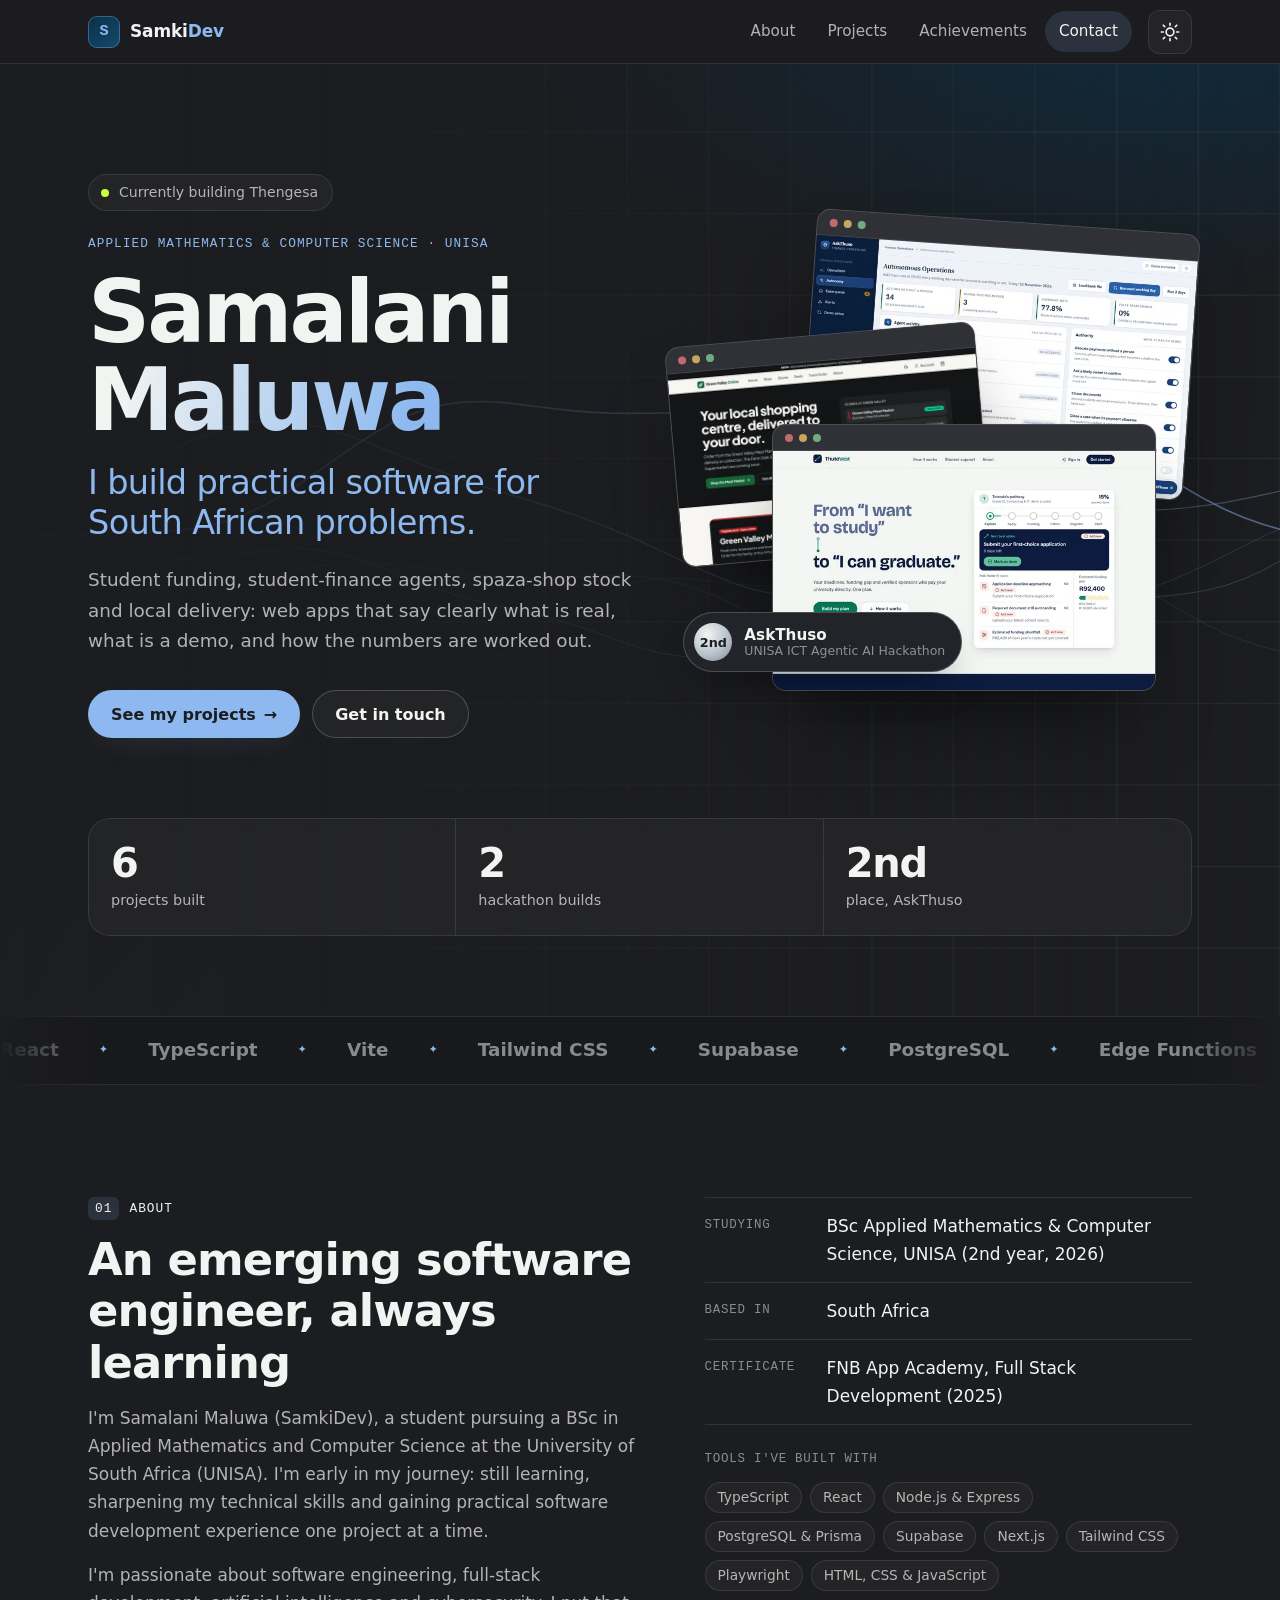
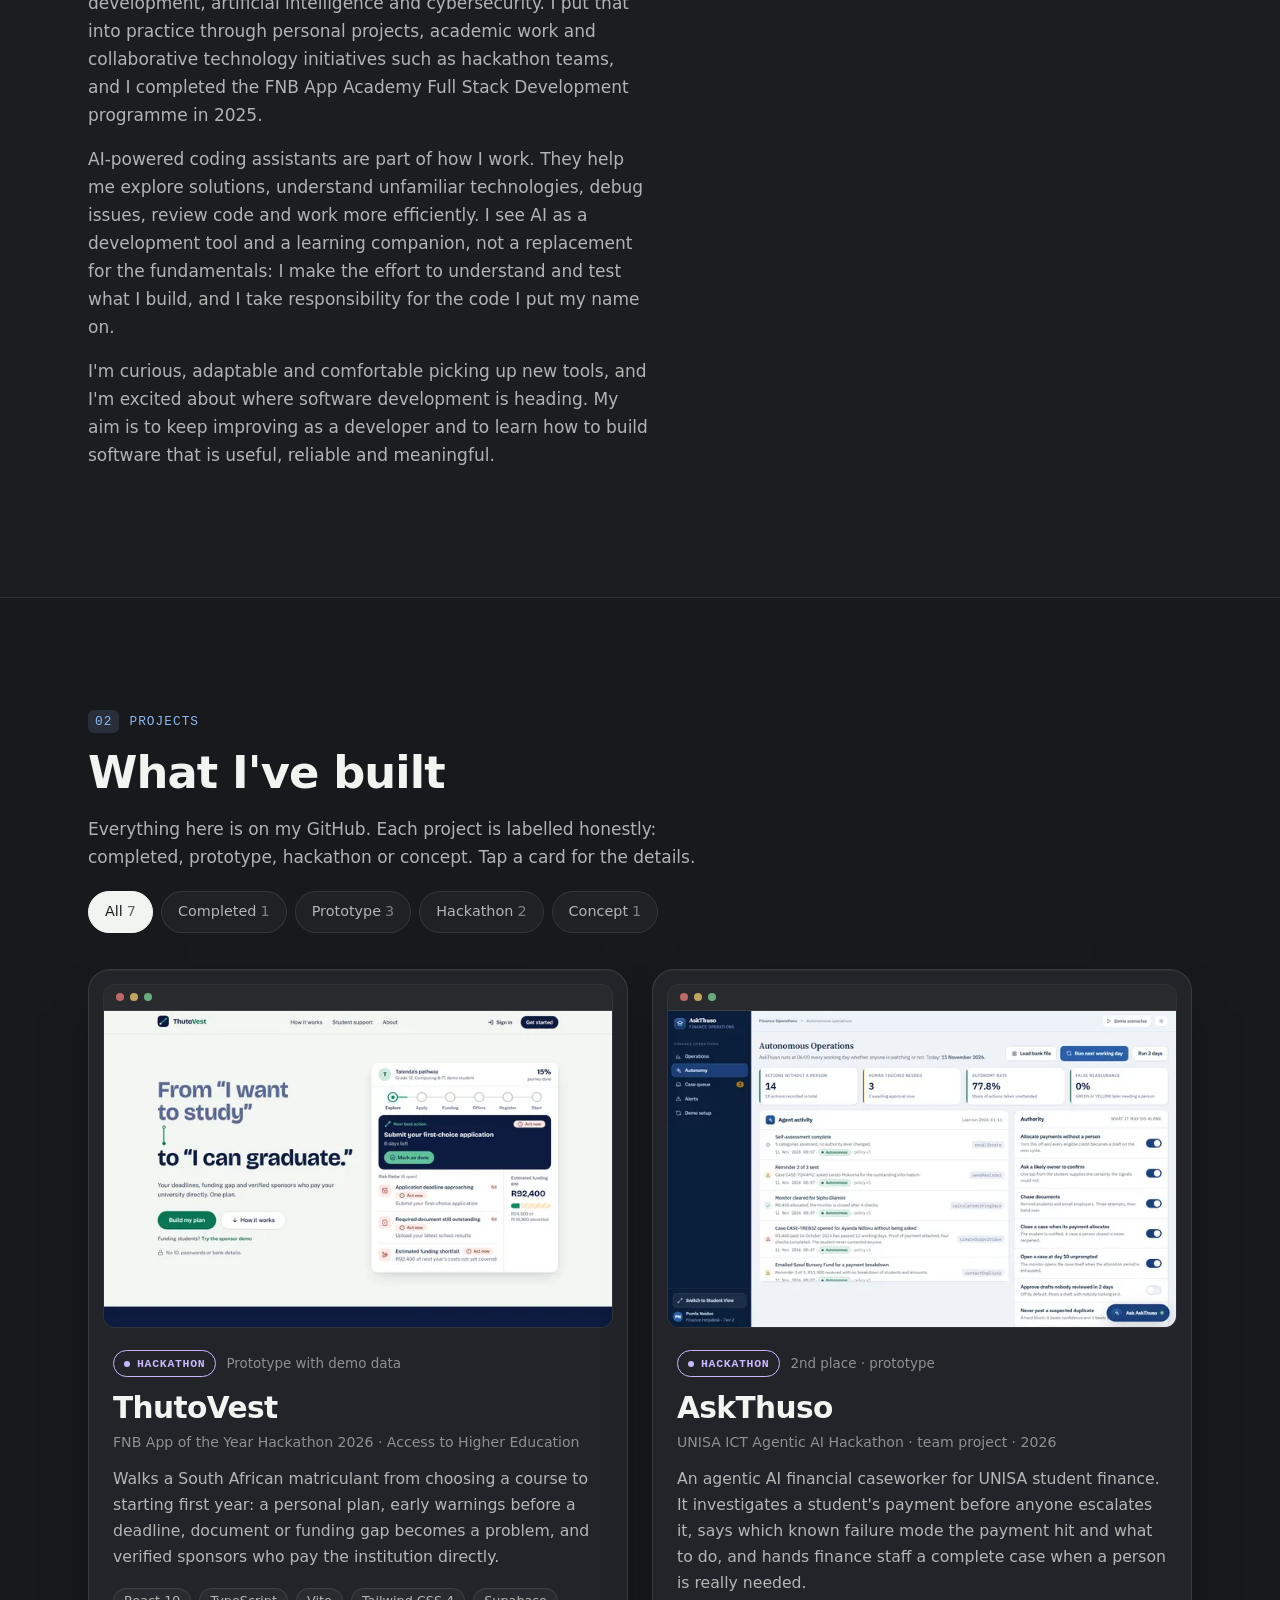
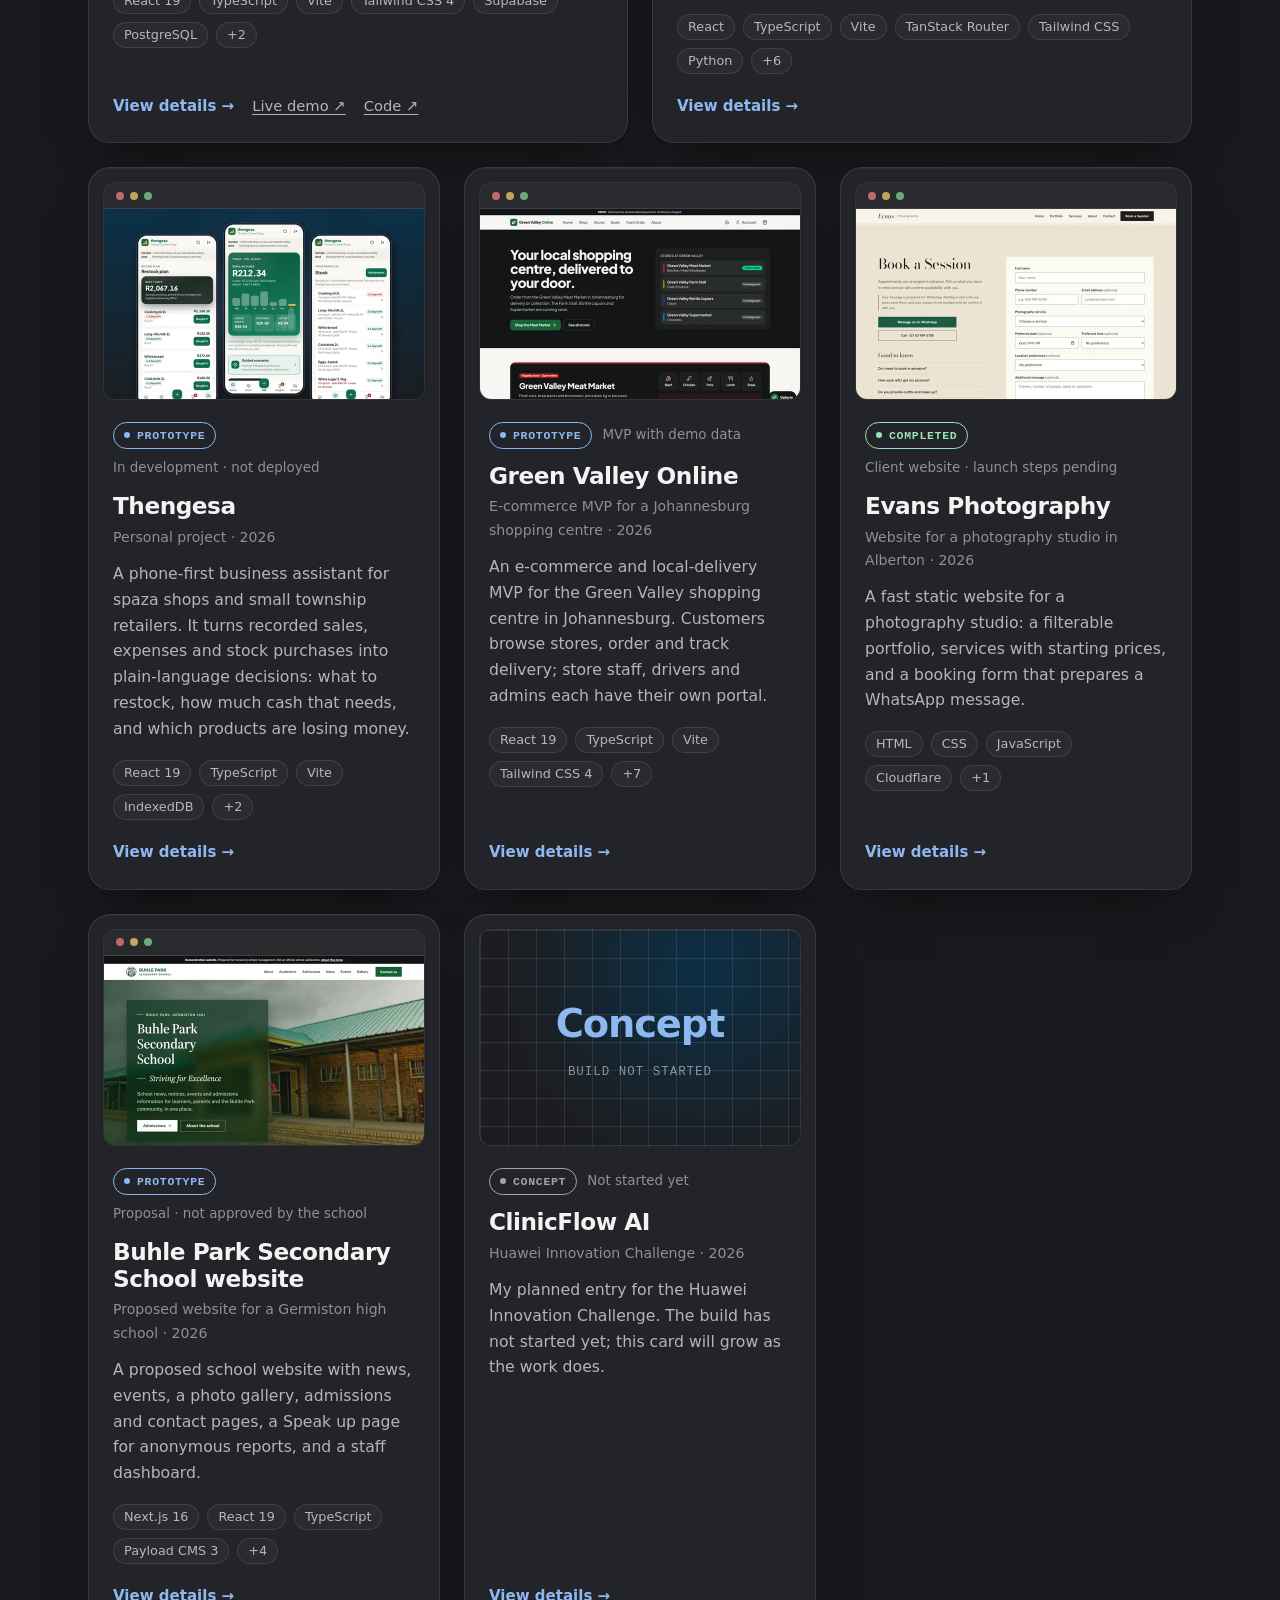
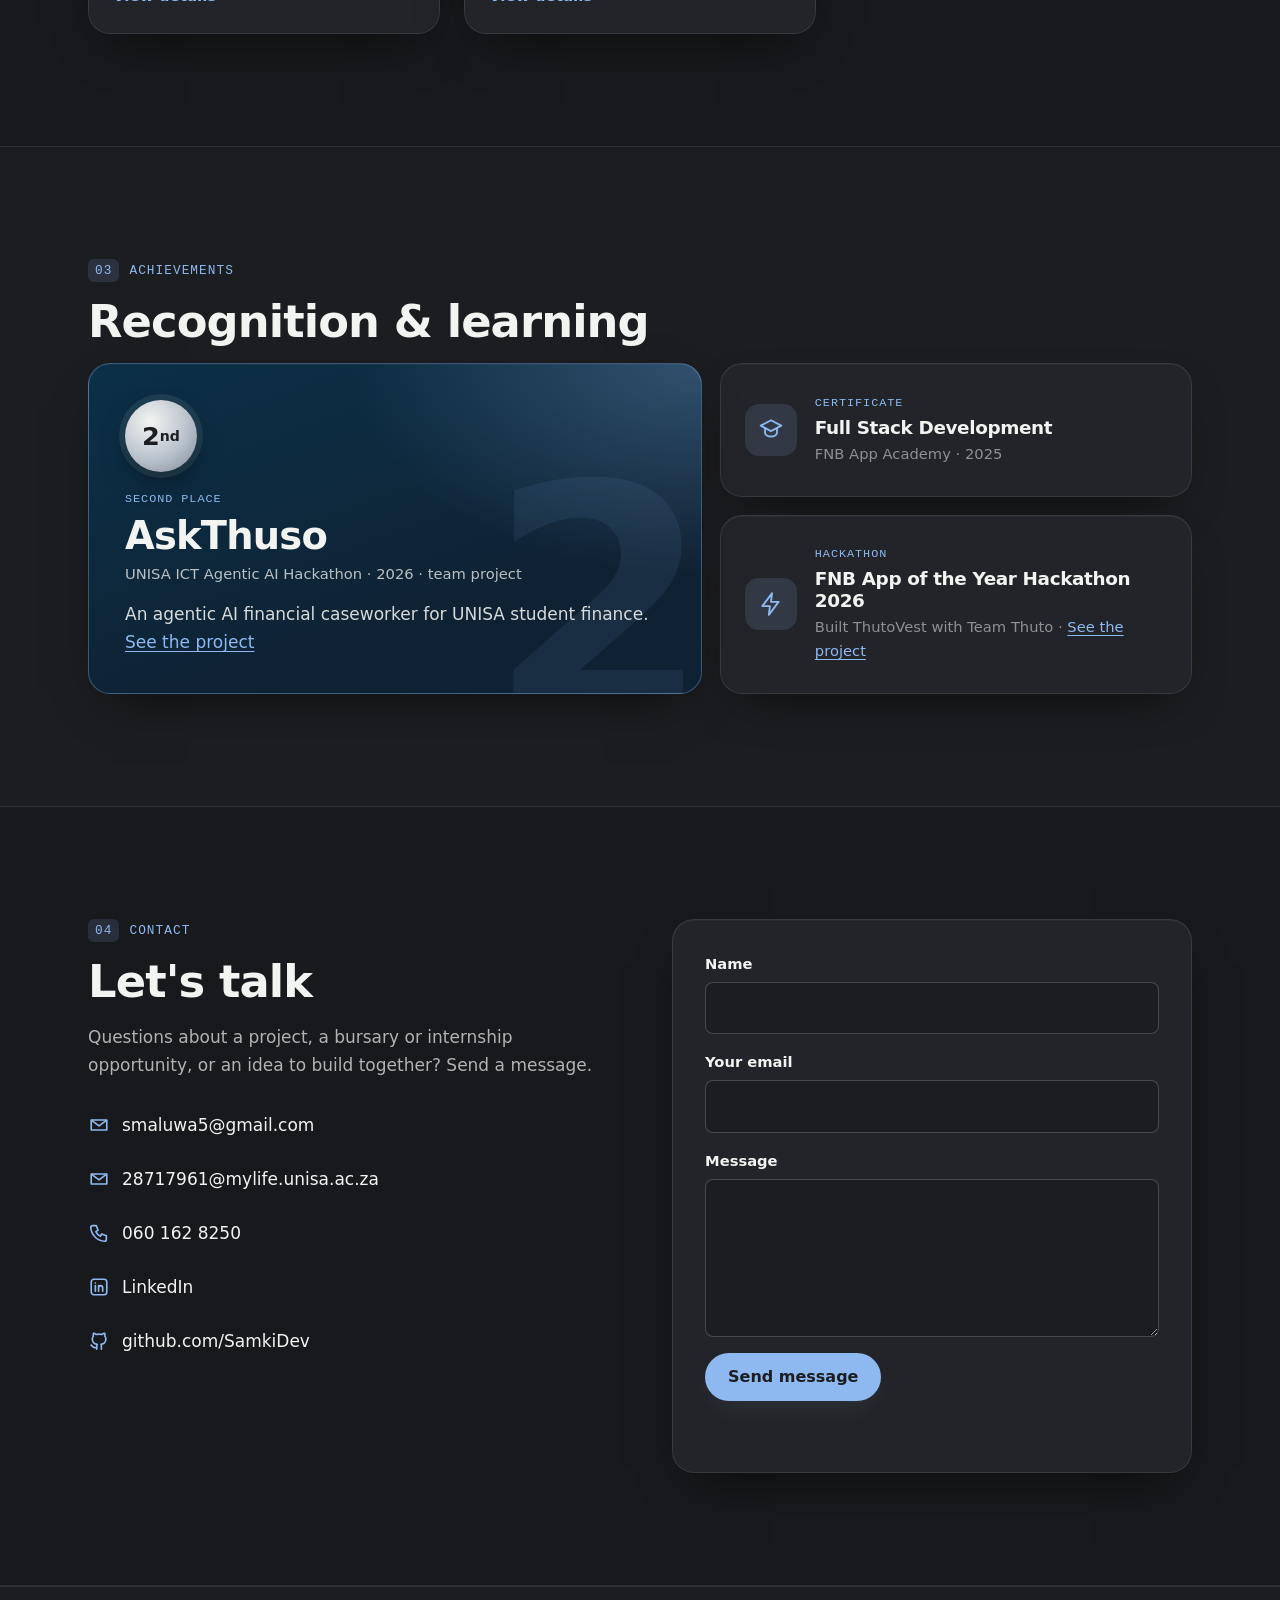
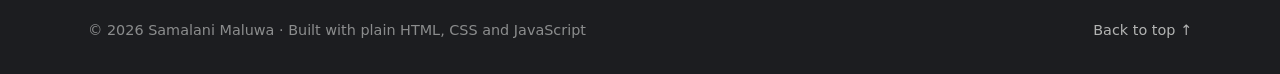
==== index.html @ d9c9f96f "Portfolio site: projects, achievements, contact and SEO" ====
<!doctype html>
<html lang="en-ZA" data-theme="dark">
<head>
  <meta charset="utf-8">
  <meta name="viewport" content="width=device-width, initial-scale=1">
  <title>Samalani Maluwa (SamkiDev) · Developer</title>
  <meta name="description" content="Samalani Maluwa (SamkiDev): Applied Mathematics and Computer Science student at UNISA, South Africa, building practical web apps for student funding, small shops and local delivery.">
  <meta name="author" content="Samalani Maluwa">
  <link rel="canonical" href="https://samkidev.github.io/">

  <meta property="og:type" content="website">
  <meta property="og:site_name" content="SamkiDev">
  <meta property="og:title" content="Samalani Maluwa (SamkiDev) · Developer">
  <meta property="og:description" content="Applied Mathematics and Computer Science student at UNISA building practical web apps for South African problems.">
  <meta property="og:url" content="https://samkidev.github.io/">
  <meta property="og:image" content="https://samkidev.github.io/assets/og-image.png">
  <meta property="og:image:width" content="1200">
  <meta property="og:image:height" content="630">
  <meta property="og:image:alt" content="Samalani Maluwa, SamkiDev: developer portfolio">
  <meta property="og:locale" content="en_ZA">
  <meta name="twitter:card" content="summary_large_image">

  <meta name="theme-color" content="#1C1D20" media="(prefers-color-scheme: dark)">
  <meta name="theme-color" content="#F2F4F1" media="(prefers-color-scheme: light)">
  <meta name="color-scheme" content="dark light">
  <link rel="icon" href="assets/favicon.svg" type="image/svg+xml">

  <!-- Apply the saved theme before the page paints (dark is the default). -->
  <script>
    (function () {
      try {
        var t = localStorage.getItem("theme");
        if (t === "light" || t === "dark") document.documentElement.setAttribute("data-theme", t);
      } catch (e) {}
    })();
  </script>
  <link rel="stylesheet" href="css/styles.css">

  <script type="application/ld+json">
  {
    "@context": "https://schema.org",
    "@type": "Person",
    "name": "Samalani Maluwa",
    "alternateName": "SamkiDev",
    "url": "https://samkidev.github.io/",
    "sameAs": ["https://github.com/SamkiDev"],
    "affiliation": { "@type": "CollegeOrUniversity", "name": "University of South Africa (UNISA)" },
    "address": { "@type": "PostalAddress", "addressCountry": "ZA" }
  }
  </script>
</head>
<body>
  <a class="skip-link" href="#main">Skip to content</a>

  <header class="site-header" id="top">
    <div class="container header-inner">
      <a class="brand" href="#top" aria-label="SamkiDev, back to top">
        <span class="brand-mark" aria-hidden="true">S</span>
        <span class="brand-text">Samki<span>Dev</span></span>
      </a>

      <nav class="site-nav" aria-label="Main">
        <ul class="nav-list" id="nav-list">
          <li><a href="#about">About</a></li>
          <li><a href="#projects">Projects</a></li>
          <li><a href="#achievements">Achievements</a></li>
          <li><a href="#contact">Contact</a></li>
        </ul>
      </nav>

      <div class="header-actions">
        <button class="icon-btn theme-toggle" type="button" id="theme-toggle" aria-label="Switch to light theme">
          <svg class="icon icon-sun" viewBox="0 0 24 24" aria-hidden="true"><circle cx="12" cy="12" r="4.2"/><path d="M12 2.5v2.2M12 19.3v2.2M4.6 4.6l1.6 1.6M17.8 17.8l1.6 1.6M2.5 12h2.2M19.3 12h2.2M4.6 19.4l1.6-1.6M17.8 6.2l1.6-1.6"/></svg>
          <svg class="icon icon-moon" viewBox="0 0 24 24" aria-hidden="true"><path d="M20 14.6A8.2 8.2 0 0 1 9.4 4a8.2 8.2 0 1 0 10.6 10.6Z"/></svg>
        </button>
        <button class="icon-btn menu-toggle" type="button" id="menu-toggle" aria-expanded="false" aria-controls="nav-list" aria-label="Open menu">
          <svg class="icon" viewBox="0 0 24 24" aria-hidden="true"><path class="menu-line menu-line-1" d="M4 8h16"/><path class="menu-line menu-line-2" d="M4 16h16"/></svg>
        </button>
      </div>
    </div>
  </header>

  <main id="main">
    <!-- Hero -->
    <section class="hero" aria-labelledby="hero-title">
      <div class="hero-visual" id="hero-visual" aria-hidden="true"></div>
      <div class="container hero-grid">
        <div class="hero-copy">
          <p class="live-status" id="live-status" hidden>
            <span class="live-dot" aria-hidden="true"></span>
            <span id="live-status-text"></span>
          </p>
          <p class="eyebrow">Applied Mathematics &amp; Computer Science · UNISA</p>
          <h1 class="hero-title" id="hero-title">
            Samalani <span class="hero-title-accent">Maluwa</span>
            <span class="hero-sub">I build practical software for South African problems.</span>
          </h1>
          <p class="hero-lead">
            Student funding, student-finance agents, spaza-shop stock and local delivery: web apps that say
            clearly what is real, what is a demo, and how the numbers are worked out.
          </p>
          <div class="hero-actions">
            <a class="btn btn-primary" href="#projects">See my projects <span aria-hidden="true">→</span></a>
            <a class="btn btn-ghost" href="#contact">Get in touch</a>
          </div>
        </div>

        <div class="hero-showcase" id="hero-showcase" aria-hidden="true">
          <figure class="shot shot-back">
            <div class="shot-bar"><i></i><i></i><i></i></div>
            <img src="assets/projects/askthuso-sm.webp" alt="" width="640" height="400" decoding="async">
          </figure>
          <figure class="shot shot-mid">
            <div class="shot-bar"><i></i><i></i><i></i></div>
            <img src="assets/projects/green-valley-online-sm.webp" alt="" width="640" height="400" decoding="async">
          </figure>
          <figure class="shot shot-front">
            <div class="shot-bar"><i></i><i></i><i></i></div>
            <img src="assets/projects/thutovest-sm.webp" alt="" width="640" height="400" decoding="async" fetchpriority="high">
          </figure>
          <span class="shot-badge">
            <span class="shot-badge-medal">2nd</span>
            <span>AskThuso<small>UNISA ICT Agentic AI Hackathon</small></span>
          </span>
        </div>
      </div>

      <div class="container">
        <ul class="stats" id="stats" aria-label="At a glance"></ul>
      </div>
    </section>

    <div class="marquee" aria-hidden="true">
      <div class="marquee-track" id="marquee-track"></div>
    </div>

    <!-- About -->
    <section class="section" id="about" aria-labelledby="about-title">
      <div class="container about-grid">
        <figure class="about-photo" id="about-photo" hidden>
          <img id="about-photo-img" alt="Samalani Maluwa" width="480" height="600" decoding="async">
        </figure>

        <div class="about-text">
          <p class="section-kicker"><span>01</span>About</p>
          <h2 class="section-title" id="about-title">An emerging software engineer, always learning</h2>
          <p>
            I'm Samalani Maluwa (SamkiDev), a student pursuing a BSc in Applied Mathematics and Computer Science
            at the University of South Africa (UNISA). I'm early in my journey: still learning, sharpening my
            technical skills and gaining practical software development experience one project at a time.
          </p>
          <p>
            I'm passionate about software engineering, full-stack development, artificial intelligence and
            cybersecurity. I put that into practice through personal projects, academic work and collaborative
            technology initiatives such as hackathon teams, and I completed the FNB App Academy Full Stack
            Development programme in 2025.
          </p>
          <p>
            AI-powered coding assistants are part of how I work. They help me explore solutions, understand
            unfamiliar technologies, debug issues, review code and work more efficiently. I see AI as a
            development tool and a learning companion, not a replacement for the fundamentals: I make the effort
            to understand and test what I build, and I take responsibility for the code I put my name on.
          </p>
          <p>
            I'm curious, adaptable and comfortable picking up new tools, and I'm excited about where software
            development is heading. My aim is to keep improving as a developer and to learn how to build software
            that is useful, reliable and meaningful.
          </p>
        </div>

        <div class="about-facts">
          <dl class="facts">
            <div><dt>Studying</dt><dd>BSc Applied Mathematics &amp; Computer Science, UNISA (2nd year, 2026)</dd></div>
            <div><dt>Based in</dt><dd>South Africa</dd></div>
            <div><dt>Certificate</dt><dd>FNB App Academy, Full Stack Development (2025)</dd></div>
          </dl>
          <p class="facts-label">Tools I've built with</p>
          <ul class="chips" aria-label="Tools I've built with">
            <li>TypeScript</li><li>React</li><li>Node.js &amp; Express</li><li>PostgreSQL &amp; Prisma</li>
            <li>Supabase</li><li>Next.js</li><li>Tailwind CSS</li><li>Playwright</li><li>HTML, CSS &amp; JavaScript</li>
          </ul>
        </div>
      </div>
    </section>

    <!-- Projects -->
    <section class="section section-alt" id="projects" aria-labelledby="projects-title">
      <div class="container">
        <div class="section-head">
          <div>
            <p class="section-kicker"><span>02</span>Projects</p>
            <h2 class="section-title" id="projects-title">What I've built</h2>
            <p class="section-lead">Everything here is on my GitHub. Each project is labelled honestly: completed, prototype, hackathon or concept. Tap a card for the details.</p>
          </div>
          <div class="filters" role="group" aria-label="Filter projects by status" id="project-filters"></div>
        </div>

        <ul class="project-grid" id="project-grid" aria-live="polite"></ul>

        <noscript>
          <p class="noscript-note">The project list needs JavaScript. You can also browse my work on
            <a href="https://github.com/SamkiDev">GitHub</a>.</p>
        </noscript>
      </div>
    </section>

    <!-- Achievements -->
    <section class="section" id="achievements" aria-labelledby="achievements-title">
      <div class="container">
        <p class="section-kicker"><span>03</span>Achievements</p>
        <h2 class="section-title" id="achievements-title">Recognition &amp; learning</h2>

        <ul class="achievements">
          <li class="achievement achievement-award">
            <span class="medal" aria-hidden="true">2<sup>nd</sup></span>
            <div>
              <p class="achievement-kicker">Second place</p>
              <h3>AskThuso</h3>
              <p class="achievement-meta">UNISA ICT Agentic AI Hackathon · 2026 · team project</p>
              <p class="achievement-text">An agentic AI financial caseworker for UNISA student finance.
                <a href="#project-askthuso" data-open-project="askthuso">See the project</a></p>
            </div>
          </li>
          <li class="achievement">
            <span class="achievement-badge" aria-hidden="true">
              <svg viewBox="0 0 24 24"><path d="M12 3 2.5 8 12 13l9.5-5L12 3Z"/><path d="M6.5 10.2v4.6c0 1.6 2.5 3.2 5.5 3.2s5.5-1.6 5.5-3.2v-4.6"/></svg>
            </span>
            <div>
              <p class="achievement-kicker">Certificate</p>
              <h3>Full Stack Development</h3>
              <p class="achievement-meta">FNB App Academy · 2025</p>
            </div>
          </li>
          <li class="achievement">
            <span class="achievement-badge" aria-hidden="true">
              <svg viewBox="0 0 24 24"><path d="M13 2 4 14h7l-1 8 9-12h-7l1-8Z"/></svg>
            </span>
            <div>
              <p class="achievement-kicker">Hackathon</p>
              <h3>FNB App of the Year Hackathon 2026</h3>
              <p class="achievement-meta">Built ThutoVest with Team Thuto ·
                <a href="#project-thutovest" data-open-project="thutovest">See the project</a></p>
            </div>
          </li>
        </ul>
      </div>
    </section>

    <!-- Contact -->
    <section class="section section-alt" id="contact" aria-labelledby="contact-title">
      <div class="container contact-grid">
        <div>
          <p class="section-kicker"><span>04</span>Contact</p>
          <h2 class="section-title" id="contact-title">Let's talk</h2>
          <p class="section-lead">Questions about a project, a bursary or internship opportunity, or an idea to build together? Send a message.</p>
          <ul class="contact-links" id="contact-links"></ul>
        </div>

        <form class="contact-form" id="contact-form" novalidate>
          <div class="field">
            <label for="cf-name">Name</label>
            <input id="cf-name" name="name" type="text" autocomplete="name" required maxlength="100">
          </div>
          <div class="field">
            <label for="cf-email">Your email</label>
            <input id="cf-email" name="email" type="email" autocomplete="email" required maxlength="200">
          </div>
          <div class="field">
            <label for="cf-message">Message</label>
            <textarea id="cf-message" name="message" rows="5" required maxlength="4000"></textarea>
          </div>
          <!-- Spam trap: people never see or fill this. -->
          <div class="hp" aria-hidden="true">
            <label for="cf-company">Company</label>
            <input id="cf-company" name="_gotcha" type="text" tabindex="-1" autocomplete="off">
          </div>
          <button class="btn btn-primary" type="submit" id="cf-submit">Send message</button>
          <p class="form-status" id="form-status" role="status" aria-live="polite"></p>
        </form>
      </div>
    </section>
  </main>

  <footer class="site-footer">
    <div class="container footer-inner">
      <p>© <span id="year">2026</span> Samalani Maluwa · Built with plain HTML, CSS and JavaScript</p>
      <a href="#top" class="footer-top">Back to top ↑</a>
    </div>
  </footer>

  <!-- Project details -->
  <dialog class="modal" id="project-modal" aria-labelledby="modal-title">
    <div class="modal-inner">
      <button class="icon-btn modal-close" type="button" id="modal-close" aria-label="Close project details">
        <svg class="icon" viewBox="0 0 24 24" aria-hidden="true"><path d="M6 6l12 12M18 6 6 18"/></svg>
      </button>
      <div id="modal-body"></div>
    </div>
  </dialog>

  <script src="js/config.js"></script>
  <script src="js/projects.js"></script>
  <script src="js/visuals.js"></script>
  <script src="js/main.js"></script>
</body>
</html>
---- css/styles.css ----
/* =========================================================================
   Palette (from the reference video)
   ========================================================================= */
:root {
  --c-graphite: #1C1D20;       /* Deep Graphite: dark background */
  --c-midnight-teal: #0B3048;  /* Deep Midnight Teal: depth, light-theme ink accent */
  --c-cloud: #F2F4F1;          /* Soft Cloud White: dark-theme text, light background */
  --c-powder: #8DB9F0;         /* Powder Blue: main accent */
  --c-lime: #C6FF3D;           /* Neon Lime: tiny "live" accent only */

  /* Also in the video, not used on this site:
     Sunshine Yellow #FFC928, Warm Sunset Peach #F5B69E, Soft Lavender White #E9E8F8 */

  /* Type, spacing, shape */
  --font-sans: "Segoe UI Variable Text", "Segoe UI", system-ui, -apple-system, BlinkMacSystemFont, "Helvetica Neue", Arial, sans-serif;
  --font-display: "Segoe UI Variable Display", "Segoe UI", system-ui, -apple-system, BlinkMacSystemFont, "Helvetica Neue", Arial, sans-serif;
  --font-mono: ui-monospace, "Cascadia Code", "SF Mono", Menlo, Consolas, monospace;
  --radius-sm: 8px;
  --radius: 14px;
  --radius-lg: 22px;
  --gutter: 16px;
  --container: 1160px;
  --header-h: 64px;
  --ease: cubic-bezier(.2, .7, .2, 1);
}

/* Dark theme (default) */
:root,
[data-theme="dark"] {
  color-scheme: dark;
  --bg: var(--c-graphite);
  --bg-alt: #18191C;
  --bg-raised: #232429;
  --surface: rgba(242, 244, 241, 0.035);
  --surface-hover: rgba(242, 244, 241, 0.06);
  --border: rgba(242, 244, 241, 0.10);
  --border-strong: rgba(242, 244, 241, 0.20);
  --text: var(--c-cloud);
  --text-muted: rgba(242, 244, 241, 0.70);
  --text-faint: rgba(242, 244, 241, 0.52);
  --accent: var(--c-powder);
  --accent-text: var(--c-powder);
  --accent-soft: rgba(141, 185, 240, 0.14);
  --btn-bg: var(--c-powder);
  --btn-text: var(--c-graphite);
  --glow-1: rgba(11, 48, 72, 0.95);
  --glow-2: rgba(141, 185, 240, 0.16);
  --header-bg: rgba(28, 29, 32, 0.72);
  --shadow: 0 1px 0 rgba(242, 244, 241, 0.04) inset, 0 20px 50px -24px rgba(0, 0, 0, 0.7);
  --status-completed: #9BE3B4;
  --status-prototype: var(--c-powder);
  --status-hackathon: #C9B8FF;
  --status-concept: rgba(242, 244, 241, 0.62);
}

/* Light theme */
[data-theme="light"] {
  color-scheme: light;
  --bg: var(--c-cloud);
  --bg-alt: #E9ECE8;
  --bg-raised: #FFFFFF;
  --surface: rgba(255, 255, 255, 0.7);
  --surface-hover: #FFFFFF;
  --border: rgba(11, 48, 72, 0.12);
  --border-strong: rgba(11, 48, 72, 0.24);
  --text: var(--c-graphite);
  --text-muted: rgba(28, 29, 32, 0.74);
  --text-faint: rgba(28, 29, 32, 0.70);
  --accent: var(--c-powder);
  --accent-text: #1D5C93;
  --accent-soft: rgba(141, 185, 240, 0.28);
  --btn-bg: var(--c-midnight-teal);
  --btn-text: var(--c-cloud);
  --glow-1: rgba(141, 185, 240, 0.42);
  --glow-2: rgba(11, 48, 72, 0.08);
  --header-bg: rgba(242, 244, 241, 0.78);
  --shadow: 0 1px 2px rgba(11, 48, 72, 0.06), 0 18px 40px -26px rgba(11, 48, 72, 0.35);
  --status-completed: #1F7A45;
  --status-prototype: #1D5C93;
  --status-hackathon: #6242C2;
  --status-concept: rgba(28, 29, 32, 0.66);
}

/* =========================================================================
   Base
   ========================================================================= */
*, *::before, *::after { box-sizing: border-box; }

html {
  -webkit-text-size-adjust: 100%;
  scroll-behavior: smooth;
  scroll-padding-top: calc(var(--header-h) + 12px);
}

body {
  margin: 0;
  background: var(--bg);
  color: var(--text);
  font-family: var(--font-sans);
  font-size: 1.0625rem;
  line-height: 1.65;
  text-rendering: optimizeLegibility;
  -webkit-font-smoothing: antialiased;
  overflow-x: clip;
  transition: background-color .3s var(--ease), color .3s var(--ease);
}

img, svg { display: block; max-width: 100%; }
a { color: var(--accent-text); text-underline-offset: 3px; }
a:hover { text-decoration-thickness: 2px; }
p { margin: 0 0 1rem; }
h1, h2, h3 { font-family: var(--font-display); line-height: 1.15; margin: 0; letter-spacing: -0.02em; }
ul { margin: 0; padding: 0; }
[hidden] { display: none !important; }

:focus-visible {
  outline: 2px solid var(--accent-text);
  outline-offset: 3px;
  border-radius: 6px;
}

.container {
  width: 100%;
  max-width: var(--container);
  margin-inline: auto;
  padding-inline: var(--gutter);
}
@media (min-width: 640px) { :root { --gutter: 28px; } }

.skip-link {
  position: absolute;
  left: 12px;
  top: -60px;
  z-index: 100;
  padding: 10px 16px;
  border-radius: var(--radius-sm);
  background: var(--btn-bg);
  color: var(--btn-text);
  font-weight: 600;
  text-decoration: none;
  transition: top .2s var(--ease);
}
.skip-link:focus { top: 12px; }

.icon { width: 22px; height: 22px; fill: none; stroke: currentColor; stroke-width: 1.8; stroke-linecap: round; stroke-linejoin: round; }

/* =========================================================================
   Header and navigation
   ========================================================================= */
.site-header {
  position: sticky;
  top: 0;
  z-index: 50;
  height: var(--header-h);
  background: var(--header-bg);
  -webkit-backdrop-filter: saturate(160%) blur(14px);
  backdrop-filter: saturate(160%) blur(14px);
  border-bottom: 1px solid var(--border);
}
.header-inner { height: 100%; display: flex; align-items: center; gap: 16px; }

.brand { display: inline-flex; align-items: center; gap: 10px; color: var(--text); text-decoration: none; font-weight: 700; letter-spacing: -0.01em; }
.brand-mark {
  display: grid; place-items: center;
  width: 32px; height: 32px; border-radius: 9px;
  background: linear-gradient(140deg, var(--c-midnight-teal), #134a6c);
  color: var(--c-powder);
  font-family: var(--font-mono); font-size: 0.95rem;
  box-shadow: inset 0 0 0 1px rgba(141, 185, 240, 0.35);
}
.brand-text span { color: var(--accent-text); }

.site-nav { margin-left: auto; }
.nav-list { list-style: none; display: flex; gap: 4px; }
.nav-list a {
  display: block; padding: 8px 14px; border-radius: 999px;
  color: var(--text-muted); text-decoration: none; font-size: 0.95rem; font-weight: 500;
  transition: color .2s, background-color .2s;
}
.nav-list a:hover { color: var(--text); background: var(--surface-hover); }
.nav-list a[aria-current="true"] { color: var(--text); background: var(--accent-soft); }

.header-actions { display: flex; align-items: center; gap: 6px; }
.icon-btn {
  display: inline-grid; place-items: center;
  width: 44px; height: 44px; padding: 0;
  border: 1px solid var(--border); border-radius: 12px;
  background: var(--surface); color: var(--text);
  cursor: pointer; transition: background-color .2s, border-color .2s, transform .2s var(--ease);
}
.icon-btn:hover { background: var(--surface-hover); border-color: var(--border-strong); }
.icon-btn:active { transform: scale(.96); }

.theme-toggle .icon-moon { display: none; }
[data-theme="light"] .theme-toggle .icon-sun { display: none; }
[data-theme="light"] .theme-toggle .icon-moon { display: block; }

.menu-toggle { display: none; }
.menu-line { transition: transform .25s var(--ease); transform-origin: 12px 12px; }
.menu-toggle[aria-expanded="true"] .menu-line-1 { transform: translateY(4px) rotate(45deg); }
.menu-toggle[aria-expanded="true"] .menu-line-2 { transform: translateY(-4px) rotate(-45deg); }

@media (max-width: 760px) {
  .menu-toggle { display: inline-grid; }
  .header-actions { margin-left: auto; }
  .site-nav { margin-left: 0; }
  .nav-list {
    position: fixed; left: 0; right: 0; top: var(--header-h);
    flex-direction: column; gap: 2px;
    padding: 12px var(--gutter) 20px;
    background: var(--bg-raised);
    border-bottom: 1px solid var(--border);
    box-shadow: 0 24px 40px -20px rgba(0, 0, 0, .5);
    visibility: hidden; opacity: 0; transform: translateY(-8px);
    transition: opacity .2s var(--ease), transform .2s var(--ease), visibility 0s linear .2s;
  }
  .nav-list.is-open { visibility: visible; opacity: 1; transform: none; transition-delay: 0s; }
  .nav-list a { padding: 14px 12px; font-size: 1.05rem; border-radius: var(--radius-sm); }
}

/* =========================================================================
   Buttons, chips, kickers
   ========================================================================= */
.btn {
  display: inline-flex; align-items: center; justify-content: center; gap: 8px;
  min-height: 48px; padding: 12px 22px;
  border: 1px solid transparent; border-radius: 999px;
  font: inherit; font-weight: 600; font-size: 1rem; line-height: 1.2;
  text-decoration: none; cursor: pointer;
  transition: transform .2s var(--ease), background-color .2s, border-color .2s, box-shadow .2s;
}
.btn:hover { transform: translateY(-1px); text-decoration: none; }
.btn:active { transform: translateY(0); }
.btn-primary { background: var(--btn-bg); color: var(--btn-text); box-shadow: 0 10px 30px -12px var(--glow-2); }
.btn-primary:hover { box-shadow: 0 14px 34px -12px rgba(141, 185, 240, .45); }
.btn-ghost { border-color: var(--border-strong); color: var(--text); background: var(--surface); }
.btn-ghost:hover { background: var(--surface-hover); }
.btn-small { min-height: 40px; padding: 8px 16px; font-size: 0.92rem; }
.btn[disabled] { opacity: .6; cursor: progress; transform: none; }

.chips { list-style: none; display: flex; flex-wrap: wrap; gap: 8px; }
.chips li {
  padding: 5px 12px; border-radius: 999px;
  border: 1px solid var(--border); background: var(--surface);
  color: var(--text-muted); font-size: 0.86rem; line-height: 1.4;
}

.eyebrow, .section-kicker {
  margin: 0 0 14px;
  font-family: var(--font-mono); font-size: 0.8rem; font-weight: 500;
  letter-spacing: 0.08em; text-transform: uppercase;
  color: var(--accent-text);
}

/* =========================================================================
   Hero
   ========================================================================= */
.hero {
  position: relative;
  isolation: isolate;
  overflow: hidden;
  padding: clamp(48px, 9vw, 110px) 0 clamp(48px, 7vw, 80px);
  background:
    radial-gradient(1000px 520px at 85% -10%, var(--glow-1), transparent 65%),
    radial-gradient(700px 420px at -10% 110%, var(--glow-2), transparent 70%);
}
.hero-visual { position: absolute; inset: 0; z-index: -1; pointer-events: none; opacity: .9; }
.hero-visual svg { width: 100%; height: 100%; }
.hero-visual::after {
  content: ""; position: absolute; inset: 0;
  background: linear-gradient(90deg, var(--bg) 0%, color-mix(in srgb, var(--bg) 70%, transparent) 45%, transparent 100%);
}
@media (max-width: 760px) {
  .hero-visual { opacity: .55; }
  .hero-visual::after { background: linear-gradient(180deg, transparent 0%, color-mix(in srgb, var(--bg) 55%, transparent) 100%); }
}
.hero-inner { position: relative; max-width: var(--container); }

.live-status {
  display: inline-flex; align-items: center; gap: 10px;
  margin: 0 0 22px; padding: 6px 14px 6px 12px;
  border: 1px solid var(--border); border-radius: 999px;
  background: var(--surface);
  font-size: 0.88rem; color: var(--text-muted);
}
.live-dot {
  position: relative; width: 8px; height: 8px; border-radius: 50%;
  background: var(--c-lime);
  box-shadow: 0 0 0 0 rgba(198, 255, 61, .55);
  animation: pulse 2.4s ease-out infinite;
}
[data-theme="light"] .live-dot { box-shadow: 0 0 0 1px rgba(28, 29, 32, .35); animation: none; }
@keyframes pulse {
  0% { box-shadow: 0 0 0 0 rgba(198, 255, 61, .5); }
  70% { box-shadow: 0 0 0 9px rgba(198, 255, 61, 0); }
  100% { box-shadow: 0 0 0 0 rgba(198, 255, 61, 0); }
}

.hero-title {
  max-width: 15ch;
  font-size: clamp(2.6rem, 8vw, 5.4rem);
  font-weight: 700;
  letter-spacing: -0.035em;
  line-height: 1.02;
}
.hero-sub {
  display: block;
  max-width: 22ch;
  margin-top: 18px;
  font-size: clamp(1.35rem, 3.2vw, 2.1rem);
  font-weight: 500;
  line-height: 1.2;
  letter-spacing: -0.02em;
  color: var(--accent-text);
}
.hero-lead { max-width: 54ch; margin: 22px 0 34px; color: var(--text-muted); font-size: clamp(1.02rem, 1.6vw, 1.15rem); }
.hero-actions { display: flex; flex-wrap: wrap; gap: 12px; }

/* Hero layout with a screenshot collage */
.hero-grid { display: grid; gap: 48px; align-items: center; }
@media (min-width: 1000px) { .hero-grid { grid-template-columns: 1.05fr 1fr; gap: 40px; } }
.hero-title-accent {
  background: linear-gradient(100deg, var(--text) 10%, var(--accent) 90%);
  -webkit-background-clip: text; background-clip: text; color: transparent;
}
[data-theme="light"] .hero-title-accent { background-image: linear-gradient(100deg, var(--text) 10%, var(--accent-text) 90%); }
.hero-showcase {
  --px: 0; --py: 0;
  position: relative;
  height: clamp(250px, 64vw, 470px);
  max-width: 640px; width: 100%; margin-inline: auto;
}
.shot {
  position: absolute; margin: 0;
  width: 74%;
  border-radius: 14px; overflow: hidden;
  border: 1px solid var(--border-strong);
  background: var(--bg-raised);
  box-shadow: 0 40px 80px -30px rgba(0, 0, 0, .65), 0 0 0 1px rgba(0, 0, 0, .04);
  transition: transform .5s var(--ease);
}
.shot img { width: 100%; height: auto; }
.shot-back  { top: 0; right: 0; transform: translate(calc(var(--px) * -14px), calc(var(--py) * -10px)) rotate(4deg); }
.shot-mid   { top: 24%; left: 0; width: 60%; transform: translate(calc(var(--px) * 10px), calc(var(--py) * 8px)) rotate(-5deg); }
.shot-front { bottom: 0; right: 7%; transform: translate(calc(var(--px) * 22px), calc(var(--py) * 16px)); }
.shot-badge {
  position: absolute; left: 2%; bottom: 4%; z-index: 3;
  display: inline-flex; align-items: center; gap: 12px;
  padding: 10px 16px 10px 10px; border-radius: 999px;
  background: var(--bg-raised); border: 1px solid var(--border-strong);
  box-shadow: 0 20px 40px -18px rgba(0, 0, 0, .6);
  font-weight: 700; font-size: 0.95rem; line-height: 1.2;
  animation: float 6s ease-in-out infinite;
}
.shot-badge small { display: block; font-weight: 500; font-size: 0.78rem; color: var(--text-faint); }
.shot-badge-medal {
  display: grid; place-items: center; width: 38px; height: 38px; border-radius: 50%;
  background: radial-gradient(circle at 35% 30%, #F2F4F1, #B9C2CC 55%, #7E8996);
  color: #1C1D20; font-size: 0.8rem; font-weight: 800;
}
@keyframes float { 0%, 100% { transform: translateY(0); } 50% { transform: translateY(-8px); } }
@media (max-width: 520px) { .shot-badge { font-size: 0.85rem; padding: 7px 12px 7px 7px; } .shot-badge-medal { width: 32px; height: 32px; } }

/* Stats */
.stats {
  list-style: none; margin-top: clamp(48px, 7vw, 80px);
  display: grid; grid-template-columns: repeat(3, minmax(0, 1fr));
  border: 1px solid var(--border); border-radius: var(--radius-lg);
  background: var(--surface);
  -webkit-backdrop-filter: blur(8px); backdrop-filter: blur(8px);
  overflow: hidden;
}
.stats li { padding: clamp(16px, 3vw, 22px); border-right: 1px solid var(--border); }
.stats li:last-child { border-right: 0; }
.stats strong { display: block; font-family: var(--font-display); font-size: clamp(1.7rem, 4vw, 2.5rem); font-weight: 700; letter-spacing: -0.03em; line-height: 1.1; color: var(--text); }
.stats span { font-size: clamp(0.82rem, 2.2vw, 0.9rem); color: var(--text-muted); }

/* Tech marquee */
.marquee {
  overflow: hidden; border-block: 1px solid var(--border);
  padding: 18px 0; background: var(--bg-alt);
  -webkit-mask-image: linear-gradient(90deg, transparent, #000 8%, #000 92%, transparent);
  mask-image: linear-gradient(90deg, transparent, #000 8%, #000 92%, transparent);
}
.marquee-track { display: flex; width: max-content; animation: marquee 50s linear infinite; }
.marquee:hover .marquee-track { animation-play-state: paused; }
.marquee-row { list-style: none; display: flex; gap: 40px; padding-right: 40px; }
.marquee-row li {
  display: inline-flex; align-items: center; gap: 40px; white-space: nowrap;
  font-family: var(--font-display); font-size: 1.15rem; font-weight: 600; color: var(--text-faint);
}
.marquee-row li::after { content: "\2726"; font-size: .7rem; color: var(--accent-text); }
@keyframes marquee { to { transform: translateX(-50%); } }

/* Numbered section kickers */
.section-kicker span { display: inline-block; margin-right: 10px; padding: 1px 7px; border-radius: 6px; background: var(--accent-soft); }

/* =========================================================================
   Sections
   ========================================================================= */
.section { padding: clamp(64px, 10vw, 112px) 0; }
.section-alt { background: var(--bg-alt); border-block: 1px solid var(--border); }
.section-title { font-size: clamp(1.9rem, 4.4vw, 2.8rem); font-weight: 700; margin-bottom: 16px; }
.section-lead { max-width: 58ch; color: var(--text-muted); }
.section-head { display: flex; flex-wrap: wrap; align-items: flex-end; justify-content: space-between; gap: 20px 32px; margin-bottom: 36px; }
.section-head .section-lead { margin-bottom: 0; }

/* About */
.about-grid { display: grid; gap: 40px; }
.about-text p { max-width: 62ch; color: var(--text-muted); }
.about-text p:first-of-type { color: var(--text); }
.about-photo {
  margin: 0; max-width: 320px;
  border-radius: var(--radius-lg); overflow: hidden;
  border: 1px solid var(--border); box-shadow: var(--shadow);
  background: var(--bg-raised);
}
.about-photo img { width: 100%; height: auto; aspect-ratio: 4 / 5; object-fit: cover; }
.facts { margin: 0 0 24px; display: grid; gap: 0; border-top: 1px solid var(--border); }
.facts > div { display: grid; grid-template-columns: 110px 1fr; gap: 12px; padding: 14px 0; border-bottom: 1px solid var(--border); }
.facts dt { font-family: var(--font-mono); font-size: 0.78rem; letter-spacing: .06em; text-transform: uppercase; color: var(--text-faint); padding-top: 3px; }
.facts dd { margin: 0; }
.facts-label { font-family: var(--font-mono); font-size: 0.78rem; letter-spacing: .06em; text-transform: uppercase; color: var(--text-faint); margin-bottom: 12px; }

@media (min-width: 900px) {
  .about-grid { grid-template-columns: 1.15fr 1fr; gap: 56px; align-items: start; }
  .about-grid.has-photo { grid-template-columns: 260px 1.15fr 1fr; }
}
@media (min-width: 640px) and (max-width: 899px) {
  .about-grid.has-photo { grid-template-columns: 220px 1fr; }
  .about-grid.has-photo .about-facts { grid-column: 1 / -1; }
}

/* Filters */
.filters { display: flex; flex-wrap: wrap; gap: 8px; }
.filter-btn {
  min-height: 40px; padding: 8px 16px;
  border: 1px solid var(--border); border-radius: 999px;
  background: var(--surface); color: var(--text-muted);
  font: inherit; font-size: 0.9rem; font-weight: 500;
  cursor: pointer; transition: background-color .2s, color .2s, border-color .2s;
}
.filter-btn:hover { color: var(--text); border-color: var(--border-strong); }
.filter-btn[aria-pressed="true"] { background: var(--text); color: var(--bg); border-color: var(--text); }
.filter-count { opacity: .65; margin-left: 4px; font-variant-numeric: tabular-nums; }

/* Project cards: bento grid with screenshots */
.project-grid { list-style: none; display: grid; gap: 20px; grid-template-columns: 1fr; grid-auto-flow: dense; }
@media (min-width: 700px) {
  .project-grid { grid-template-columns: repeat(2, minmax(0, 1fr)); }
  .project-item.is-wide { grid-column: span 2; }
}
@media (min-width: 1100px) {
  .project-grid { grid-template-columns: repeat(6, minmax(0, 1fr)); gap: 24px; }
  .project-item { grid-column: span 2; }
  .project-item.is-wide { grid-column: span 3; }
}

.project-card {
  --mx: 50%; --my: 0%;
  position: relative; isolation: isolate;
  display: flex; flex-direction: column;
  height: 100%;
  border: 1px solid var(--border); border-radius: var(--radius-lg);
  background: var(--bg-raised);
  box-shadow: var(--shadow);
  overflow: hidden;
  transition: transform .35s var(--ease), border-color .35s, box-shadow .35s;
}
.project-card::after {
  content: ""; position: absolute; inset: 0; z-index: -1; pointer-events: none;
  background: radial-gradient(420px circle at var(--mx) var(--my), var(--accent-soft), transparent 60%);
  opacity: 0; transition: opacity .35s;
}
.project-card:hover, .project-card:focus-within { transform: translateY(-4px); border-color: var(--border-strong); box-shadow: var(--shadow), 0 30px 60px -30px rgba(141, 185, 240, .35); }
.project-card:hover::after, .project-card:focus-within::after { opacity: 1; }

.card-media {
  position: relative;
  margin: 14px 14px 0;
  border-radius: 12px;
  overflow: hidden;
  border: 1px solid var(--border);
  background: var(--bg);
  aspect-ratio: 16 / 10.8;
}
.card-media img { width: 100%; height: calc(100% - 26px); object-fit: cover; object-position: top center; transition: transform .7s var(--ease); }
.project-card:hover .card-media img { transform: scale(1.035); }
.shot-bar { display: flex; align-items: center; gap: 6px; height: 26px; padding: 0 12px; background: var(--surface-hover); border-bottom: 1px solid var(--border); }
.shot-bar i { width: 8px; height: 8px; border-radius: 50%; background: var(--border-strong); }
.shot-bar i:first-child { background: #E5787A; opacity: .8; }
.shot-bar i:nth-child(2) { background: #E8C46A; opacity: .8; }
.shot-bar i:nth-child(3) { background: #7FCB8F; opacity: .8; }

.card-media-concept {
  display: grid; place-content: center; text-align: center; gap: 6px;
  background:
    linear-gradient(var(--border) 1px, transparent 1px) 0 0 / 28px 28px,
    linear-gradient(90deg, var(--border) 1px, transparent 1px) 0 0 / 28px 28px,
    radial-gradient(circle at 70% 20%, var(--glow-1), transparent 70%),
    var(--bg);
}
.concept-mark { font-family: var(--font-display); font-size: clamp(1.8rem, 4vw, 2.4rem); font-weight: 700; letter-spacing: -0.03em; color: var(--accent-text); }
.concept-sub { font-family: var(--font-mono); font-size: 0.78rem; letter-spacing: .08em; text-transform: uppercase; color: var(--text-faint); }

.card-body { display: flex; flex-direction: column; flex: 1; padding: 22px 24px 24px; }
.card-top { display: flex; flex-wrap: wrap; align-items: center; gap: 8px 10px; margin-bottom: 14px; }
.status {
  display: inline-flex; align-items: center; gap: 7px;
  padding: 3px 10px; border-radius: 999px;
  border: 1px solid currentColor;
  font-family: var(--font-mono); font-size: 0.72rem; font-weight: 600; letter-spacing: .06em; text-transform: uppercase;
}
.status::before { content: ""; width: 6px; height: 6px; border-radius: 50%; background: currentColor; }
.status-completed { color: var(--status-completed); }
.status-prototype { color: var(--status-prototype); }
.status-hackathon { color: var(--status-hackathon); }
.status-concept { color: var(--status-concept); }
.status-note { font-size: 0.84rem; color: var(--text-faint); }

.project-card h3 { font-size: 1.45rem; margin-bottom: 6px; }
.is-wide .project-card h3 { font-size: clamp(1.5rem, 2.4vw, 1.85rem); }
.card-open { all: unset; cursor: pointer; color: var(--text); }
/* The title button covers the whole card, so a tap anywhere opens the details */
.card-open::after { content: ""; position: absolute; inset: 0; z-index: 1; border-radius: var(--radius-lg); }
.card-open:focus-visible { outline: none; }
.card-open:focus-visible::after { outline: 2px solid var(--accent-text); outline-offset: -3px; }
.card-context { font-size: 0.88rem; color: var(--text-faint); margin-bottom: 12px; }
.card-summary { color: var(--text-muted); font-size: 0.98rem; margin-bottom: 18px; }
.card-stack { margin-bottom: 20px; }
.card-stack li { font-size: 0.8rem; padding: 3px 10px; }
.card-actions { margin-top: auto; display: flex; flex-wrap: wrap; gap: 8px 18px; align-items: center; }
.card-more { font-weight: 600; font-size: 0.94rem; color: var(--accent-text); transition: transform .3s var(--ease); }
.project-card:hover .card-more { transform: translateX(4px); }
.card-link { position: relative; z-index: 2; font-size: 0.92rem; font-weight: 500; color: var(--text-muted); }
.card-link:hover { color: var(--text); }

.visually-hidden { position: absolute !important; width: 1px; height: 1px; overflow: hidden; clip: rect(0 0 0 0); white-space: nowrap; }
.noscript-note, .empty-note { color: var(--text-muted); }

/* Achievements */
.achievements { list-style: none; display: grid; gap: 18px; margin-top: 12px; }
@media (min-width: 900px) {
  .achievements { grid-template-columns: 1.3fr 1fr; }
  .achievement-award { grid-row: span 2; }
}
.achievement {
  display: flex; gap: 18px; align-items: center;
  padding: 24px;
  border: 1px solid var(--border); border-radius: var(--radius-lg);
  background: var(--bg-raised); box-shadow: var(--shadow);
}
.achievement h3 { font-size: 1.15rem; margin-bottom: 4px; }
.achievement-kicker { margin: 0 0 4px; font-family: var(--font-mono); font-size: 0.74rem; letter-spacing: .08em; text-transform: uppercase; color: var(--accent-text); }
.achievement-meta { margin: 0; color: var(--text-faint); font-size: 0.92rem; }
.achievement-text { margin: 14px 0 0; color: var(--text-muted); }
.achievement-badge {
  flex: none; display: grid; place-items: center;
  width: 52px; height: 52px; border-radius: 14px;
  background: var(--accent-soft); color: var(--accent-text);
}
.achievement-badge svg { width: 26px; height: 26px; fill: none; stroke: currentColor; stroke-width: 1.7; stroke-linejoin: round; stroke-linecap: round; }

.achievement-award {
  position: relative; overflow: hidden; isolation: isolate;
  flex-direction: column; align-items: flex-start; justify-content: flex-end;
  min-height: 300px; padding: clamp(24px, 4vw, 36px);
  background:
    radial-gradient(500px 300px at 100% 0%, rgba(141, 185, 240, .28), transparent 70%),
    linear-gradient(160deg, var(--c-midnight-teal), #0f2233 70%);
  border-color: rgba(141, 185, 240, .35);
  color: var(--c-cloud);
}
.achievement-award::before {
  content: "2"; position: absolute; right: -10px; bottom: -70px; z-index: -1;
  font-family: var(--font-display); font-weight: 800; font-size: 320px; line-height: 1;
  color: rgba(141, 185, 240, .08);
}
.achievement-award h3 { font-size: clamp(1.8rem, 4vw, 2.4rem); color: var(--c-cloud); }
.achievement-award .achievement-kicker { color: var(--c-powder); }
.achievement-award .achievement-meta { color: rgba(242, 244, 241, .75); }
.achievement-award .achievement-text { color: rgba(242, 244, 241, .88); }
.achievement-award a { color: var(--c-powder); }
.medal {
  display: flex; align-items: center; justify-content: center; line-height: 1; white-space: nowrap;
  width: 72px; height: 72px; margin-bottom: auto; border-radius: 50%;
  background: radial-gradient(circle at 35% 30%, #F2F4F1, #B9C2CC 55%, #7E8996);
  box-shadow: 0 0 0 6px rgba(242, 244, 241, .08), 0 12px 30px -8px rgba(0, 0, 0, .6);
  color: #1C1D20; font-family: var(--font-display); font-weight: 800; font-size: 1.6rem;
}
.medal sup { font-size: .55em; }
@media (max-width: 899px) { .achievement-award .medal { margin-bottom: 28px; } }

/* Contact */
.contact-grid { display: grid; gap: 40px; }
@media (min-width: 900px) { .contact-grid { grid-template-columns: 1fr 1fr; gap: 64px; align-items: start; } }
.contact-links { list-style: none; display: grid; gap: 10px; margin-top: 24px; }
.contact-links a {
  display: inline-flex; align-items: center; gap: 12px;
  min-height: 44px; color: var(--text); text-decoration: none; font-weight: 500;
  overflow-wrap: anywhere;
}
.contact-links a:hover span { text-decoration: underline; text-underline-offset: 3px; }
.contact-links .icon { flex: none; color: var(--accent-text); }

.contact-form {
  display: grid; gap: 16px;
  padding: clamp(20px, 4vw, 32px);
  border: 1px solid var(--border); border-radius: var(--radius-lg);
  background: var(--bg-raised); box-shadow: var(--shadow);
}
.field { display: grid; gap: 6px; }
.field label { font-size: 0.92rem; font-weight: 600; }
.field input, .field textarea {
  width: 100%; min-height: 48px; padding: 12px 14px;
  border: 1px solid var(--border-strong); border-radius: var(--radius-sm);
  background: var(--bg); color: var(--text);
  font: inherit; font-size: 1rem;
  transition: border-color .2s, box-shadow .2s;
}
.field textarea { resize: vertical; min-height: 130px; }
.field input:focus, .field textarea:focus { outline: none; border-color: var(--accent-text); box-shadow: 0 0 0 3px var(--accent-soft); }
.field [aria-invalid="true"] { border-color: #E5787A; }
.contact-form .btn { justify-self: start; }
.form-status { margin: 0; min-height: 1.5em; font-size: 0.94rem; color: var(--text-muted); }
.form-status.is-error { color: #E5787A; }
[data-theme="light"] .form-status.is-error, [data-theme="light"] .field [aria-invalid="true"] { color: #B3261E; border-color: #B3261E; }
.form-status.is-ok { color: var(--status-completed); }
.hp { position: absolute; left: -10000px; width: 1px; height: 1px; overflow: hidden; }

/* Footer */
.site-footer { padding: 32px 0; border-top: 1px solid var(--border); color: var(--text-faint); font-size: 0.9rem; }
.footer-inner { display: flex; flex-wrap: wrap; justify-content: space-between; gap: 12px; }
.footer-inner p { margin: 0; }
.footer-top { color: var(--text-muted); text-decoration: none; }
.footer-top:hover { color: var(--text); }

/* =========================================================================
   Project modal
   ========================================================================= */
.modal {
  width: min(760px, calc(100% - 24px));
  max-height: calc(100dvh - 24px);
  margin: auto;
  padding: 0;
  border: 1px solid var(--border-strong); border-radius: var(--radius-lg);
  background: var(--bg-raised); color: var(--text);
  box-shadow: 0 40px 100px -30px rgba(0, 0, 0, .7);
  overflow: hidden;
}
.modal::backdrop { background: rgba(10, 12, 16, .62); -webkit-backdrop-filter: blur(4px); backdrop-filter: blur(4px); }
.modal[open] { animation: modal-in .28s var(--ease); }
@keyframes modal-in { from { opacity: 0; transform: translateY(14px) scale(.985); } to { opacity: 1; transform: none; } }
.modal-inner { position: relative; max-height: calc(100dvh - 26px); overflow-y: auto; padding: clamp(22px, 5vw, 40px); overscroll-behavior: contain; }
.modal-close { position: sticky; top: 0; float: right; z-index: 2; margin: -6px -6px 0 12px; background: var(--bg-raised); }
.modal h2 { font-size: clamp(1.6rem, 4vw, 2.2rem); margin: 6px 0 6px; }
.modal .card-top { margin-bottom: 10px; }
.modal-context { color: var(--text-faint); font-size: 0.94rem; margin-bottom: 20px; }
.modal-summary { font-size: 1.05rem; }
.modal h3 { font-size: 0.8rem; font-family: var(--font-mono); text-transform: uppercase; letter-spacing: .08em; color: var(--text-faint); margin: 26px 0 12px; font-weight: 500; }
.modal-list { list-style: none; display: grid; gap: 10px; }
.modal-list li { position: relative; padding-left: 22px; color: var(--text-muted); }
.modal-list li::before { content: ""; position: absolute; left: 2px; top: .62em; width: 8px; height: 8px; border-radius: 2px; background: var(--accent); transform: rotate(45deg); }
.modal-honesty {
  margin-top: 24px; padding: 14px 16px;
  border-left: 3px solid var(--accent); border-radius: 0 var(--radius-sm) var(--radius-sm) 0;
  background: var(--accent-soft); color: var(--text); font-size: 0.95rem;
}
.modal-honesty strong { font-weight: 600; }
.modal-figure { margin: 22px 0 0; }
.modal-figure .card-media { margin: 0; aspect-ratio: auto; }
.modal-figure .card-media img { height: auto; }
.modal-figure figcaption { margin-top: 8px; font-size: 0.85rem; color: var(--text-faint); }
.modal-actions { display: flex; flex-wrap: wrap; gap: 10px; margin-top: 28px; }
body.modal-open { overflow: hidden; }

/* =========================================================================
   Motion preferences
   ========================================================================= */
.reveal { opacity: 0; transform: translateY(14px); transition: opacity .6s var(--ease), transform .6s var(--ease); }
.reveal.is-visible { opacity: 1; transform: none; }

@media (prefers-reduced-motion: reduce) {
  html { scroll-behavior: auto; }
  *, *::before, *::after { animation-duration: .01ms !important; animation-iteration-count: 1 !important; transition-duration: .01ms !important; }
  .reveal { opacity: 1; transform: none; }
  .marquee-track, .shot-badge { animation: none; }
}
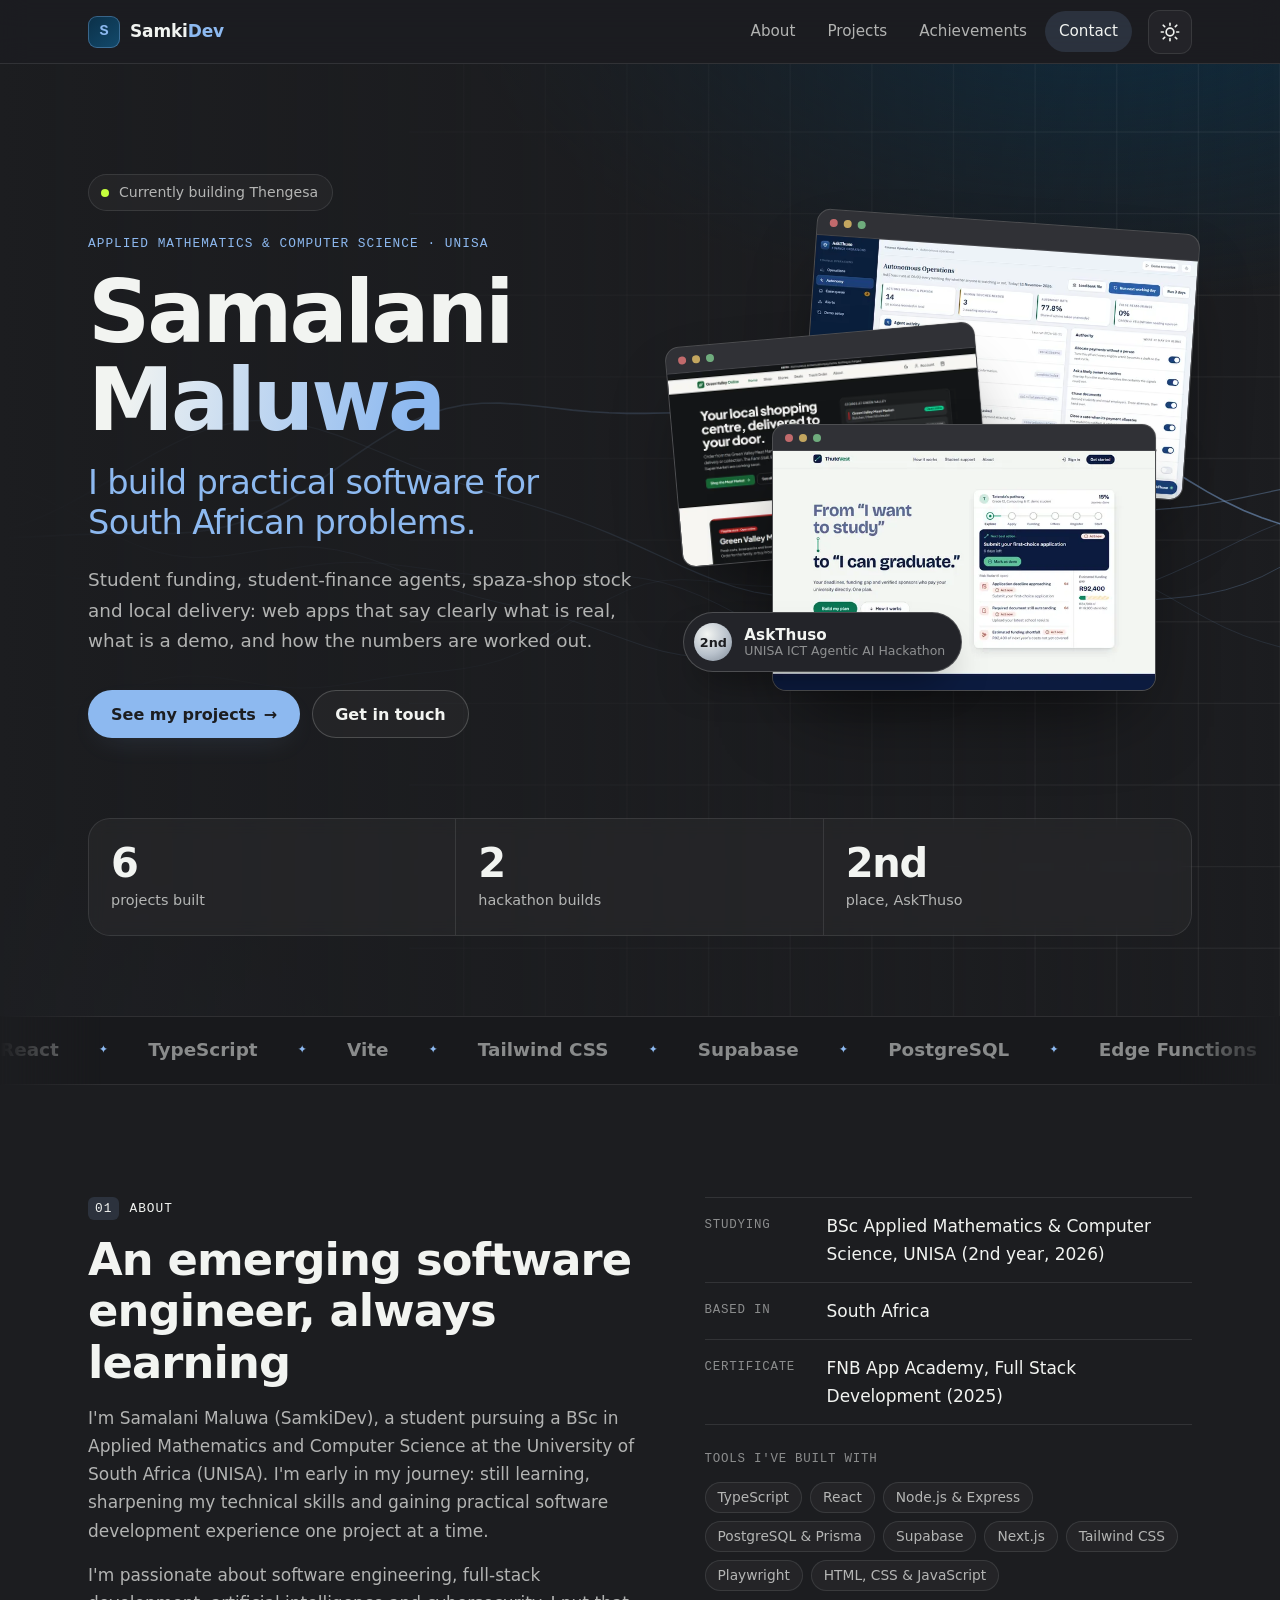
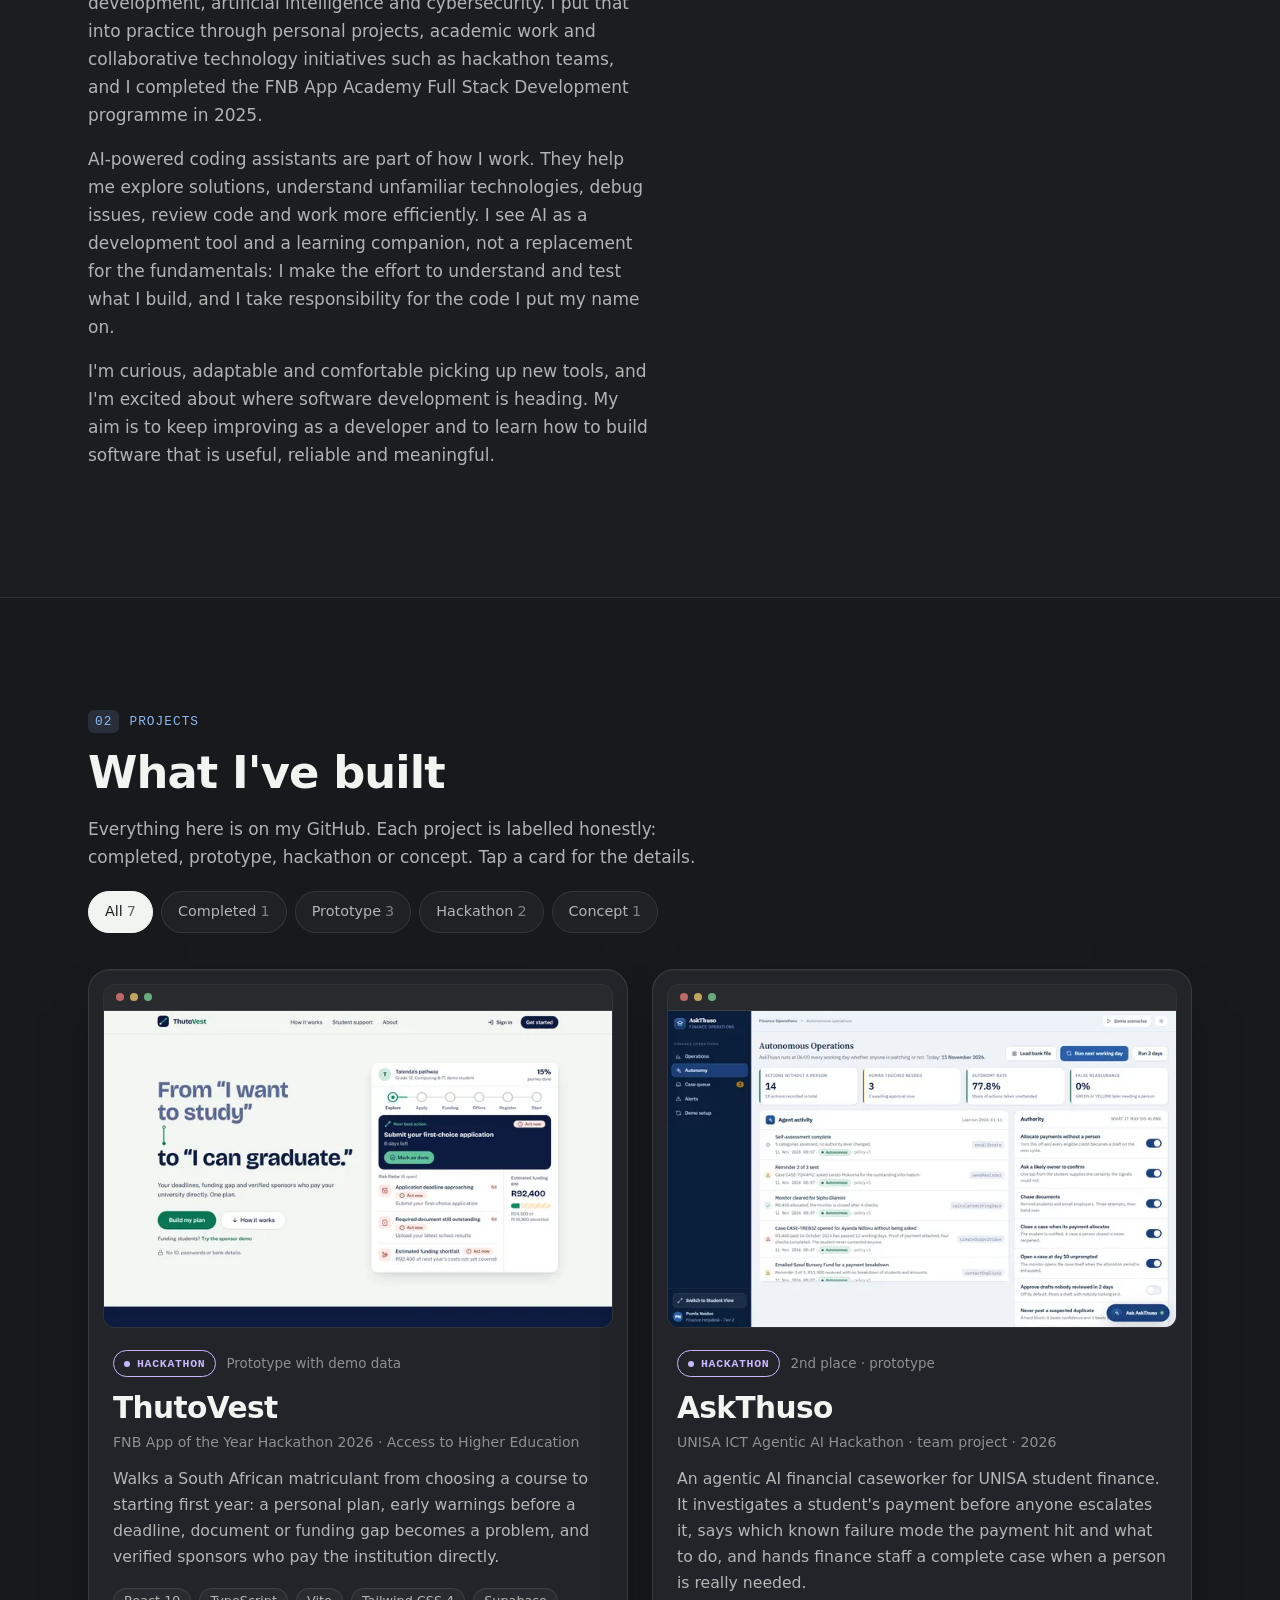
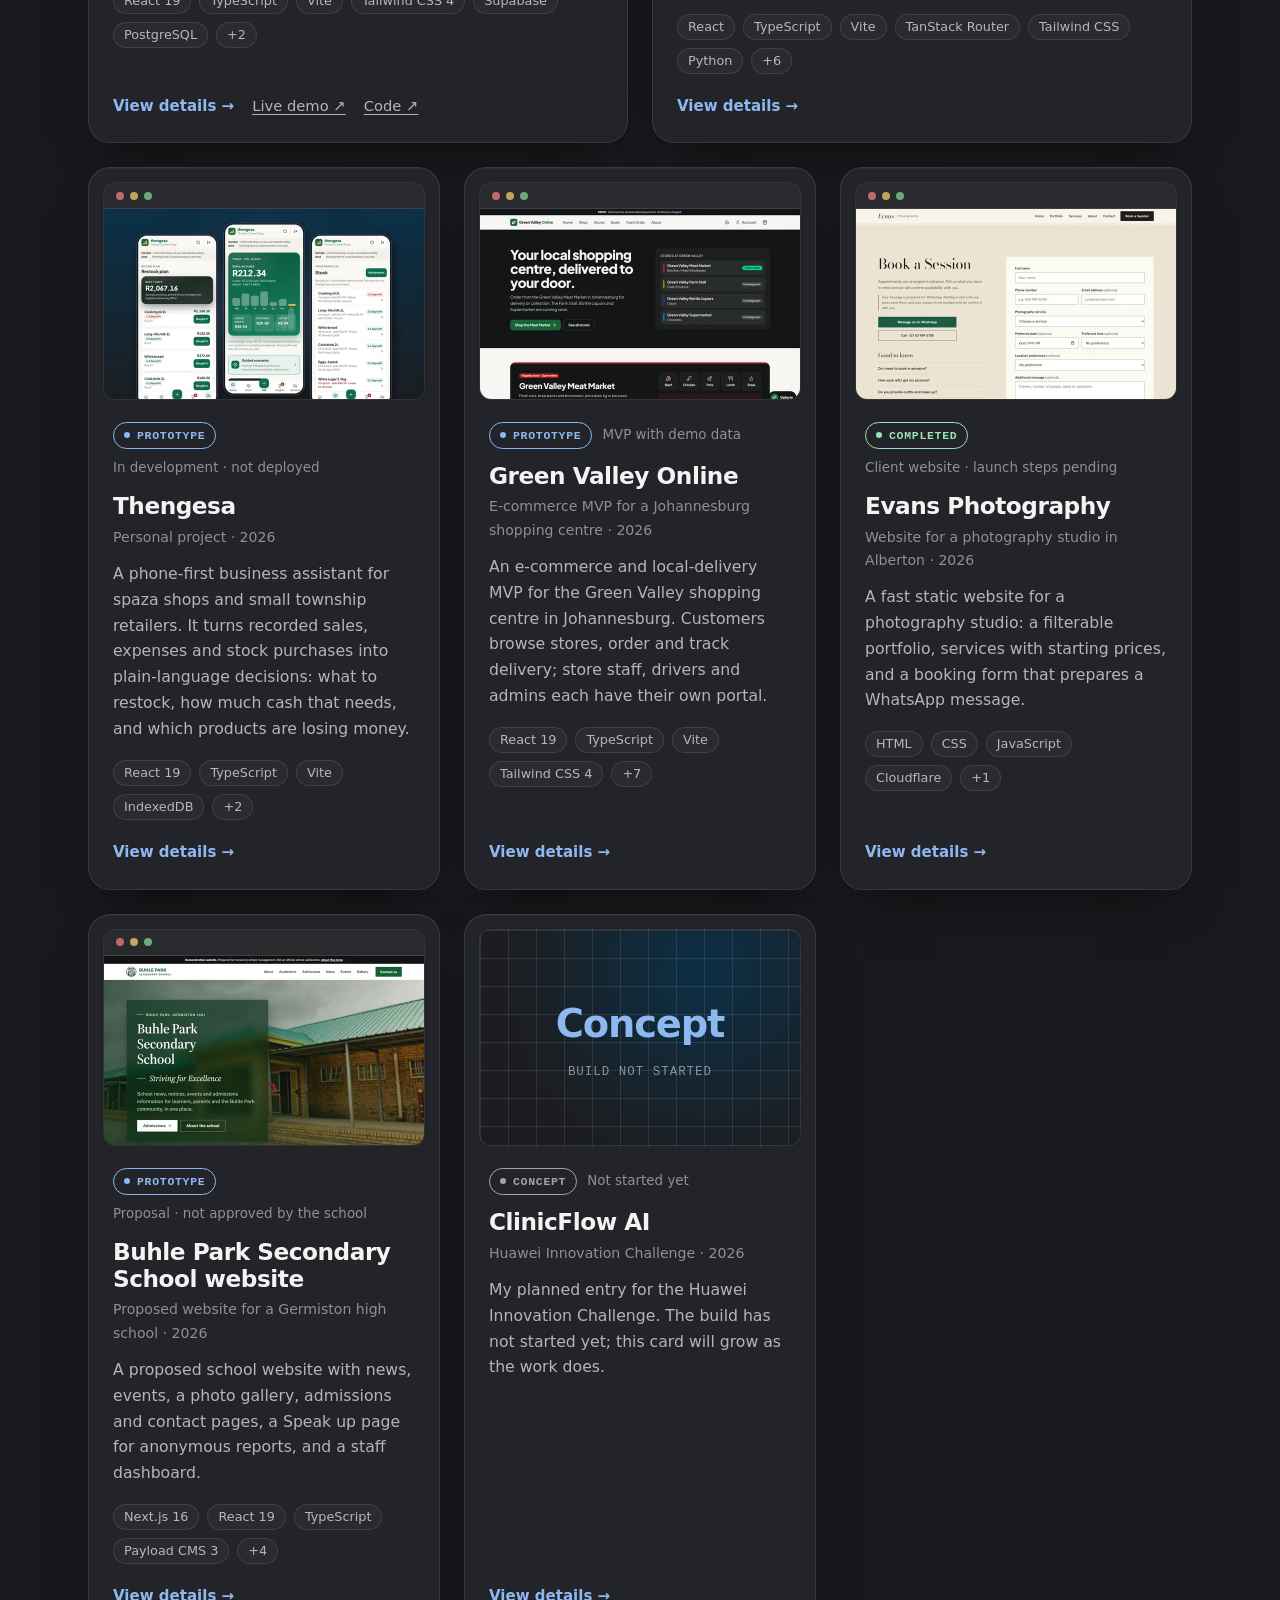
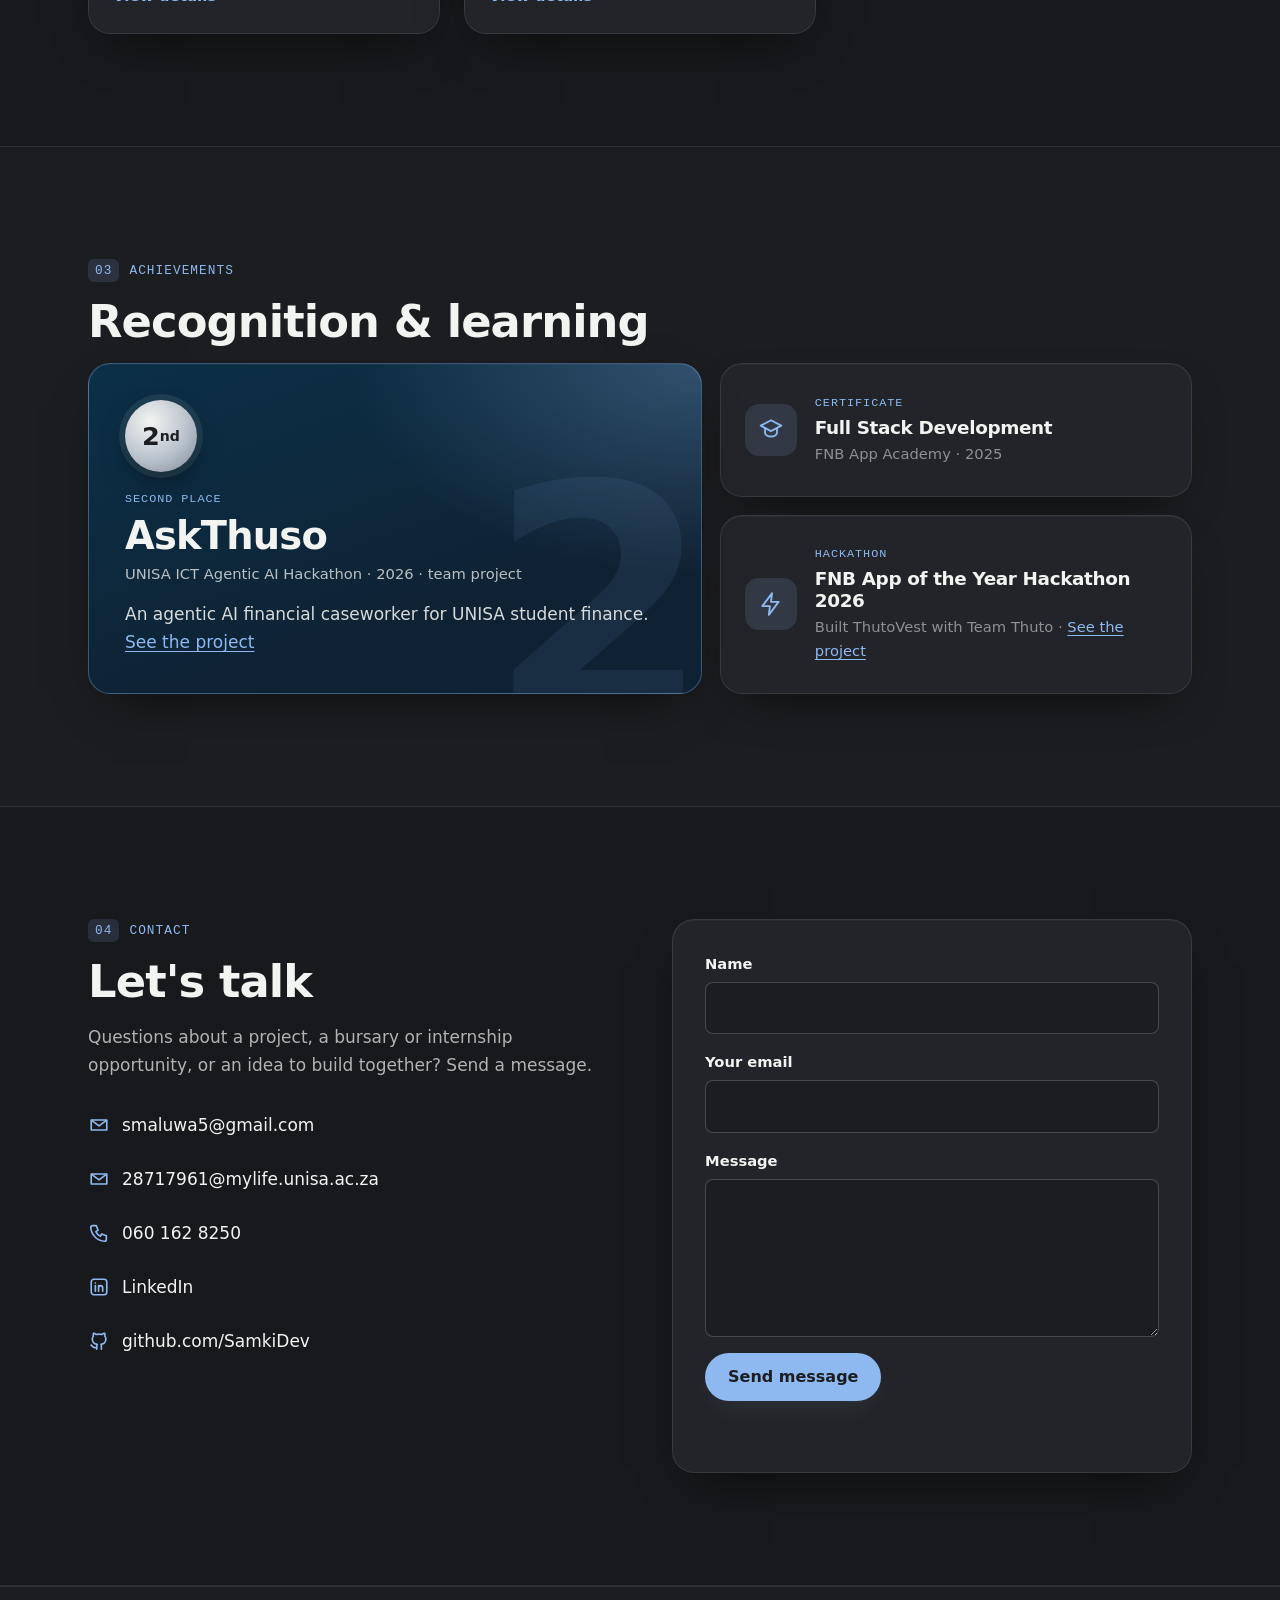
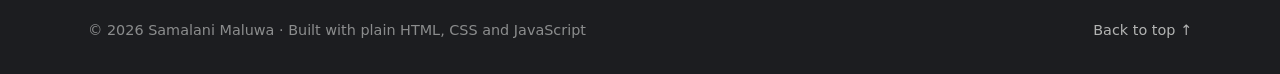
==== commit a77be22f: "Add Google Search Console verification tag" ====
--- a/index.html
+++ b/index.html
@@ -6,6 +6,7 @@
   <title>Samalani Maluwa (SamkiDev) · Developer</title>
   <meta name="description" content="Samalani Maluwa (SamkiDev): Applied Mathematics and Computer Science student at UNISA, South Africa, building practical web apps for student funding, small shops and local delivery.">
   <meta name="author" content="Samalani Maluwa">
+  <meta name="google-site-verification" content="kOD_Ycc32Ypoxx4Jn-0cG6g9lYwiByDrDALiGu62_mo">
   <link rel="canonical" href="https://samkidev.github.io/">
 
   <meta property="og:type" content="website">
